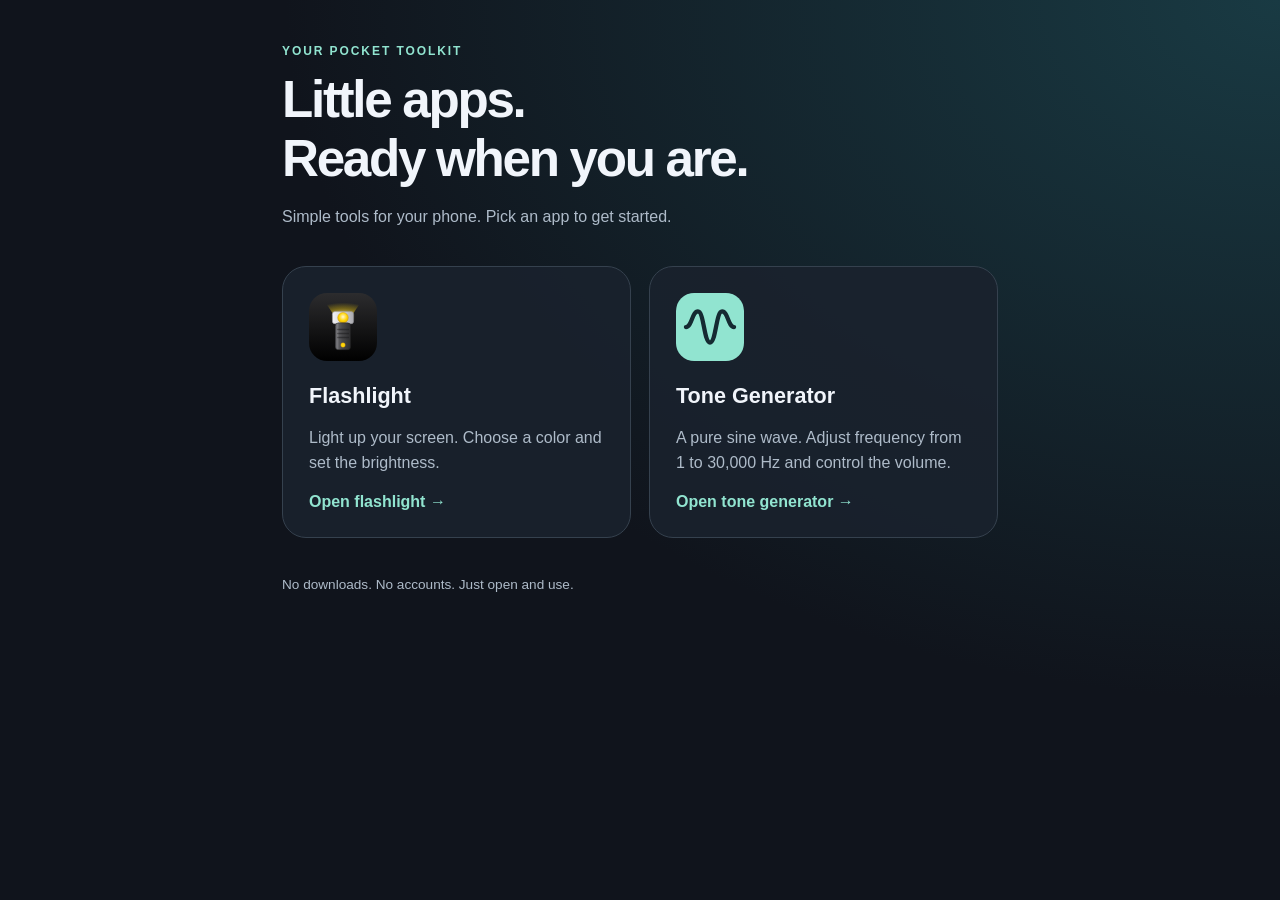
==== index.html @ b08698ee "Add app directory home and adjustable sine tone generator" ====
<!DOCTYPE html>
<html lang="en">
<head>
  <meta charset="UTF-8">
  <meta name="viewport" content="width=device-width, initial-scale=1, viewport-fit=cover">
  <meta name="theme-color" content="#10141c">
  <meta name="description" content="Simple, useful phone apps. Open a flashlight or generate a pure tone, right in your browser.">
  <title>Phone Apps</title>
  <link rel="stylesheet" href="styles.css">
</head>
<body>
  <main>
    <p class="eyebrow">Your pocket toolkit</p>
    <h1>Little apps.<br>Ready when you are.</h1>
    <p class="intro">Simple tools for your phone. Pick an app to get started.</p>
    <nav class="apps" aria-label="Phone apps">
      <a class="card" href="flashlight/">
        <img class="app-icon" src="flashlight/icons/icon.svg" alt="" width="68" height="68">
        <h2>Flashlight</h2>
        <p>Light up your screen. Choose a color and set the brightness.</p>
        <span class="open">Open flashlight &rarr;</span>
      </a>
      <a class="card" href="tone/">
        <img class="app-icon" src="tone/icons/icon.svg" alt="" width="68" height="68">
        <h2>Tone Generator</h2>
        <p>A pure sine wave. Adjust frequency from 1 to 30,000 Hz and control the volume.</p>
        <span class="open">Open tone generator &rarr;</span>
      </a>
    </nav>
    <footer>No downloads. No accounts. Just open and use.</footer>
  </main>
</body>
</html>
---- styles.css ----
:root { color-scheme: dark; font-family: -apple-system, BlinkMacSystemFont, 'Segoe UI', sans-serif; background: #10141c; color: #f1f5fb; }
* { box-sizing: border-box; }
body { margin: 0; min-height: 100svh; background: radial-gradient(ellipse at top right, #193a43 0, transparent 55%); }
main { max-width: 760px; margin: auto; padding: max(32px, env(safe-area-inset-top)) 22px max(32px, env(safe-area-inset-bottom)); }
a { color: #91e4d0; }
.back { display: inline-flex; align-items: center; min-height: 44px; text-decoration: none; }
.eyebrow { color: #91e4d0; text-transform: uppercase; letter-spacing: .16em; font-size: .75rem; font-weight: 700; }
h1 { font-size: clamp(2rem, 7vw, 3.2rem); letter-spacing: -.045em; margin: 12px 0; }
.intro, .muted { color: #aebbc9; line-height: 1.6; }
.apps { display: grid; grid-template-columns: repeat(auto-fit, minmax(250px, 1fr)); gap: 18px; margin: 36px 0; }
.card, .controls { border: 1px solid #35414e; border-radius: 24px; background: #1a222ddd; padding: 26px; }
.card { color: inherit; text-decoration: none; transition: border-color .2s, transform .2s; }
.card:hover { border-color: #91e4d0; transform: translateY(-3px); }
.app-icon { width: 68px; height: 68px; border-radius: 18px; }
.card h2 { font-size: 1.35rem; margin-bottom: 8px; }
.card p { min-height: 52px; color: #aebbc9; line-height: 1.6; }
.open { color: #91e4d0; font-weight: 600; }
footer { color: #aebbc9; font-size: .85rem; line-height: 1.6; }
.tone { max-width: 560px; }
.title-row { display: flex; align-items: center; gap: 16px; margin: 16px 0 24px; }
.title-row h1 { font-size: 2rem; }
.title-row p { margin: 0; }
.readout { text-align: center; padding: 24px 0; }
.readout strong { font-size: clamp(3rem, 13vw, 4.5rem); font-variant-numeric: tabular-nums; letter-spacing: -.05em; }
.readout span { color: #91e4d0; font-size: 1.25rem; }
.wave { width: 100%; height: 50px; color: #91e4d0; opacity: .4; }
.playing .wave { opacity: 1; }
.label-row { display: flex; justify-content: space-between; align-items: center; gap: 12px; margin-top: 26px; }
label { font-weight: 600; }
input[type=number] { width: 116px; padding: 10px; background: #10141c; color: #f1f5fb; border: 1px solid #526170; border-radius: 10px; font: inherit; }
input[type=range] { width: 100%; height: 44px; margin: 8px 0 0; accent-color: #91e4d0; cursor: pointer; }
.scale { display: flex; justify-content: space-between; font-size: .75rem; color: #aebbc9; }
button { font: inherit; cursor: pointer; min-height: 48px; border-radius: 14px; }
#play { width: 100%; margin-top: 30px; padding: 16px; background: #91e4d0; color: #101c22; font-weight: 750; border: 0; }
#play[aria-pressed=true] { background: #f1f5fb; }
.status { text-align: center; color: #aebbc9; line-height: 1.5; min-height: 24px; margin-bottom: 0; }
.note { font-size: .85rem; line-height: 1.6; color: #aebbc9; }
:focus-visible { outline: 3px solid #91e4d0; outline-offset: 4px; }
@media (prefers-reduced-motion: reduce) { .card { transition: none; } }
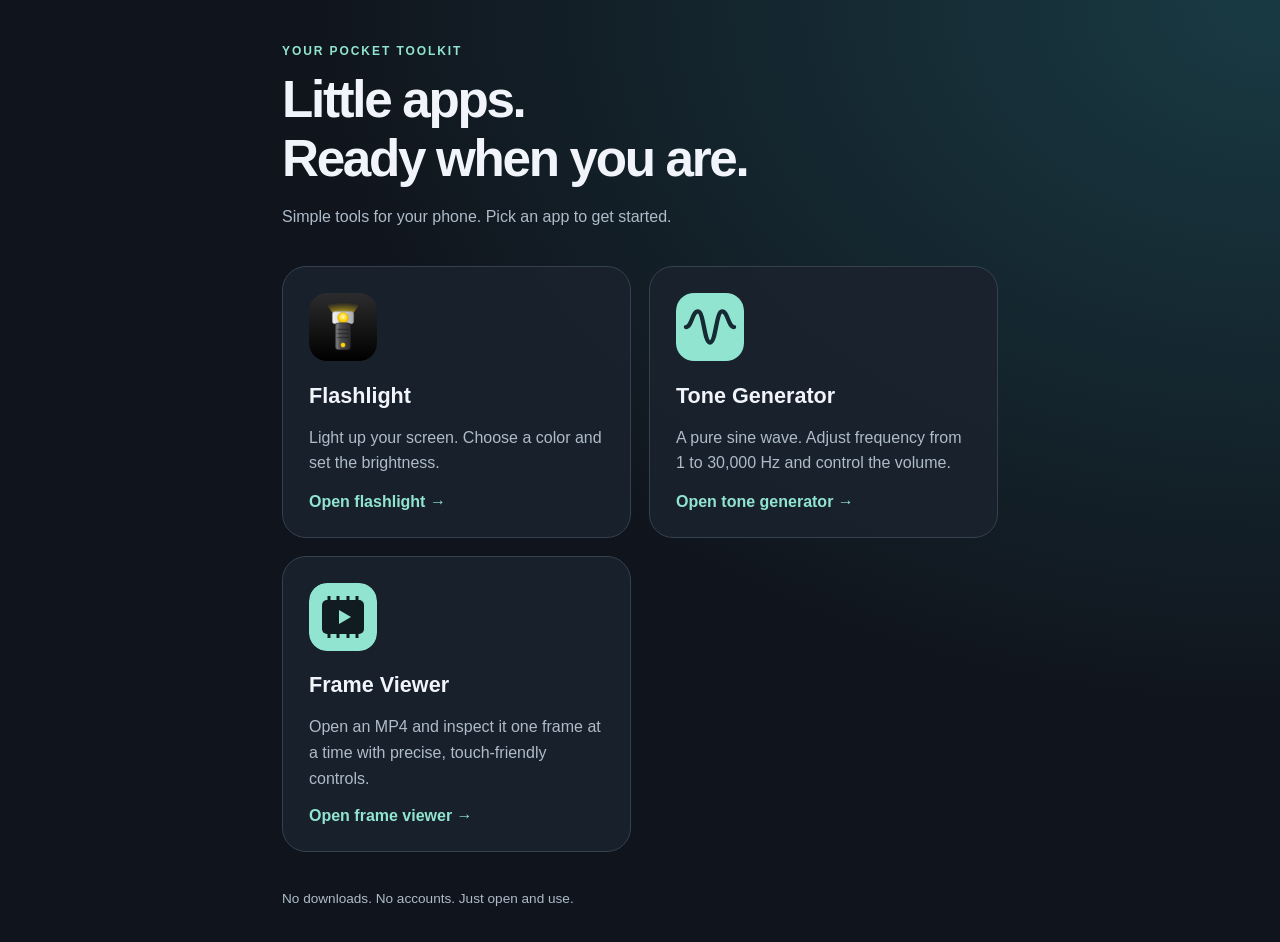
==== commit e520a055: "Add frame-by-frame MP4 viewer" ====
--- a/index.html
+++ b/index.html
@@ -4,7 +4,7 @@
   <meta charset="UTF-8">
   <meta name="viewport" content="width=device-width, initial-scale=1, viewport-fit=cover">
   <meta name="theme-color" content="#10141c">
-  <meta name="description" content="Simple, useful phone apps. Open a flashlight or generate a pure tone, right in your browser.">
+  <meta name="description" content="Simple, useful phone apps: a flashlight, tone generator, and frame-by-frame video viewer.">
   <title>Phone Apps</title>
   <link rel="stylesheet" href="styles.css">
 </head>
@@ -26,6 +26,12 @@
         <p>A pure sine wave. Adjust frequency from 1 to 30,000 Hz and control the volume.</p>
         <span class="open">Open tone generator &rarr;</span>
       </a>
+      <a class="card" href="video/">
+        <img class="app-icon" src="video/icons/icon.svg" alt="" width="68" height="68">
+        <h2>Frame Viewer</h2>
+        <p>Open an MP4 and inspect it one frame at a time with precise, touch-friendly controls.</p>
+        <span class="open">Open frame viewer &rarr;</span>
+      </a>
     </nav>
     <footer>No downloads. No accounts. Just open and use.</footer>
   </main>
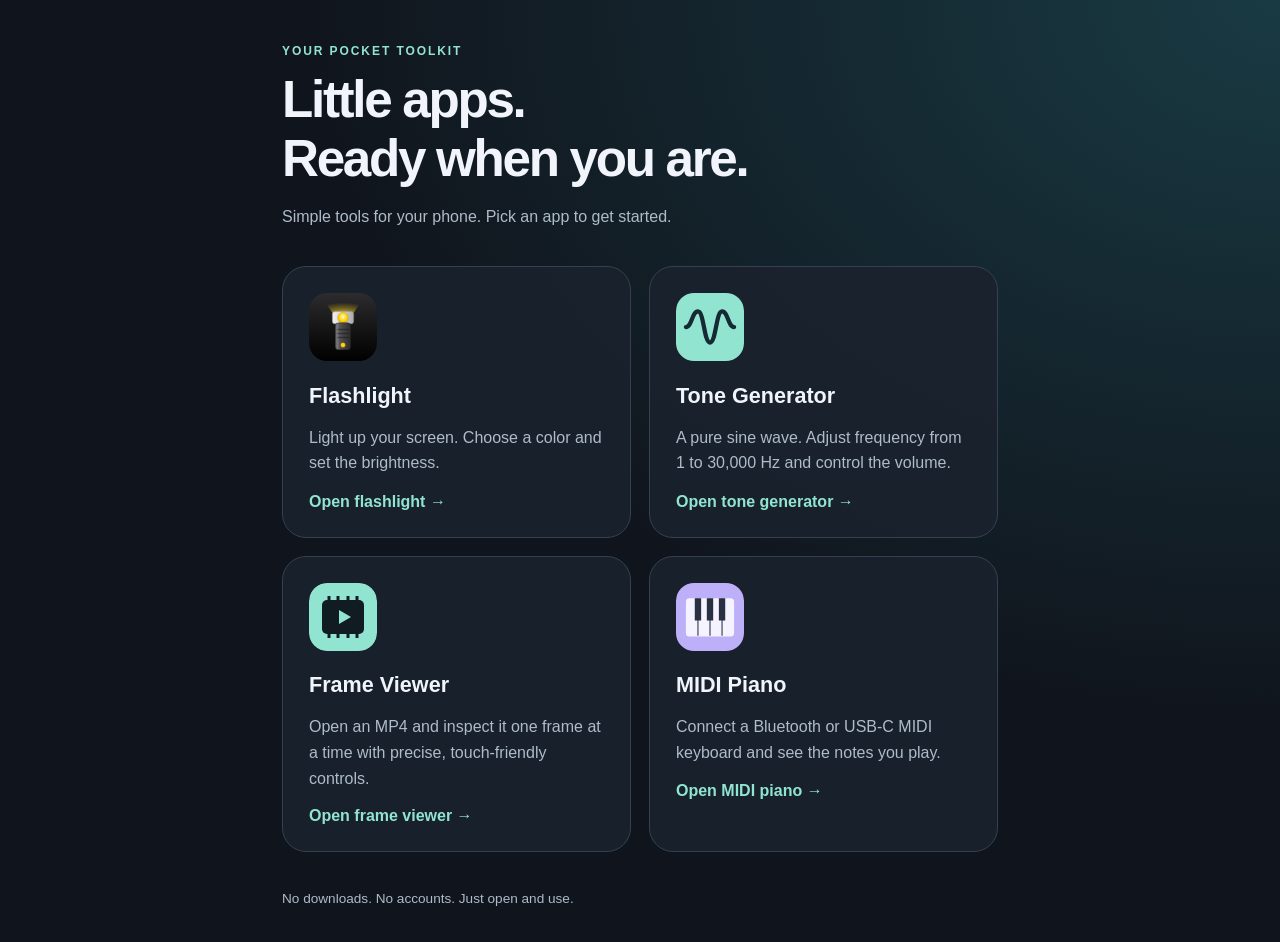
==== commit e1c23c73: "Add MIDI piano app with direct Bluetooth and USB-C input" ====
--- a/index.html
+++ b/index.html
@@ -4,7 +4,7 @@
   <meta charset="UTF-8">
   <meta name="viewport" content="width=device-width, initial-scale=1, viewport-fit=cover">
   <meta name="theme-color" content="#10141c">
-  <meta name="description" content="Simple, useful phone apps: a flashlight, tone generator, and frame-by-frame video viewer.">
+  <meta name="description" content="Simple, useful phone apps: a flashlight, tone generator, frame-by-frame video viewer, and MIDI piano.">
   <title>Phone Apps</title>
   <link rel="stylesheet" href="styles.css">
 </head>
@@ -32,6 +32,12 @@
         <p>Open an MP4 and inspect it one frame at a time with precise, touch-friendly controls.</p>
         <span class="open">Open frame viewer &rarr;</span>
       </a>
+      <a class="card" href="piano/">
+        <img class="app-icon" src="piano/icon.svg" alt="" width="68" height="68">
+        <h2>MIDI Piano</h2>
+        <p>Connect a Bluetooth or USB-C MIDI keyboard and see the notes you play.</p>
+        <span class="open">Open MIDI piano &rarr;</span>
+      </a>
     </nav>
     <footer>No downloads. No accounts. Just open and use.</footer>
   </main>
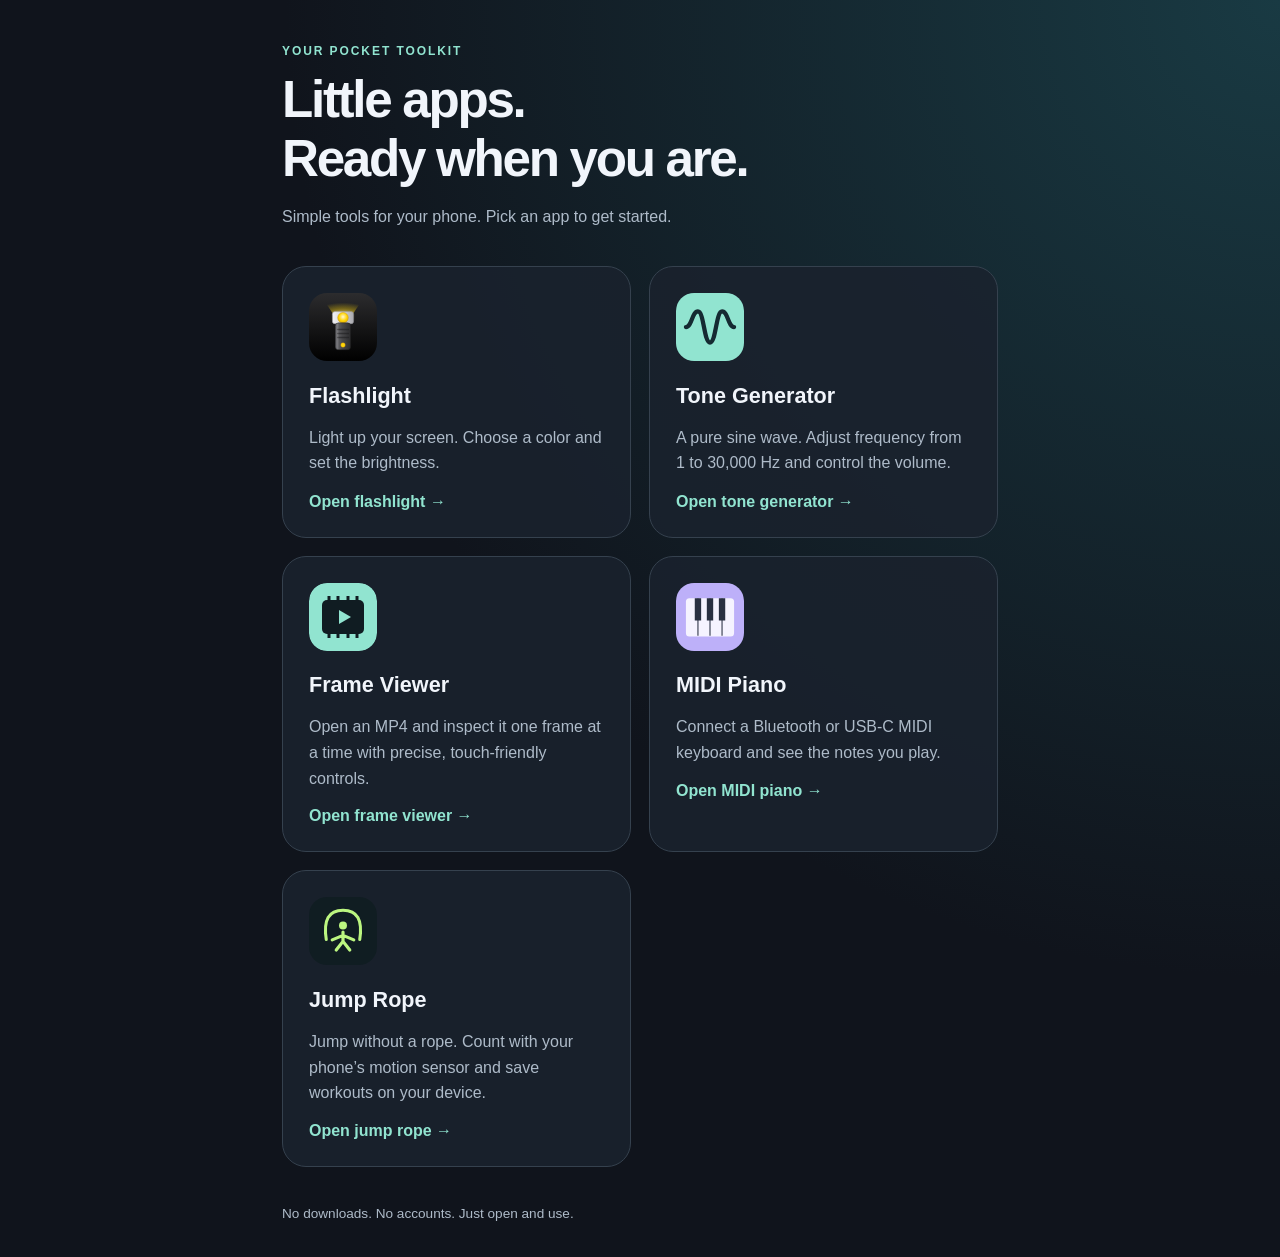
==== commit 599759ad: "Add offline jump rope counter with local workout history" ====
--- a/index.html
+++ b/index.html
@@ -4,7 +4,7 @@
   <meta charset="UTF-8">
   <meta name="viewport" content="width=device-width, initial-scale=1, viewport-fit=cover">
   <meta name="theme-color" content="#10141c">
-  <meta name="description" content="Simple, useful phone apps: a flashlight, tone generator, frame-by-frame video viewer, and MIDI piano.">
+  <meta name="description" content="Simple, useful phone apps: a flashlight, tone generator, frame-by-frame video viewer, MIDI piano, and jump counter.">
   <title>Phone Apps</title>
   <link rel="stylesheet" href="styles.css">
 </head>
@@ -38,6 +38,12 @@
         <p>Connect a Bluetooth or USB-C MIDI keyboard and see the notes you play.</p>
         <span class="open">Open MIDI piano &rarr;</span>
       </a>
+      <a class="card" href="jump-rope/">
+        <img class="app-icon" src="jump-rope/icon.svg" alt="" width="68" height="68">
+        <h2>Jump Rope</h2>
+        <p>Jump without a rope. Count with your phone’s motion sensor and save workouts on your device.</p>
+        <span class="open">Open jump rope &rarr;</span>
+      </a>
     </nav>
     <footer>No downloads. No accounts. Just open and use.</footer>
   </main>
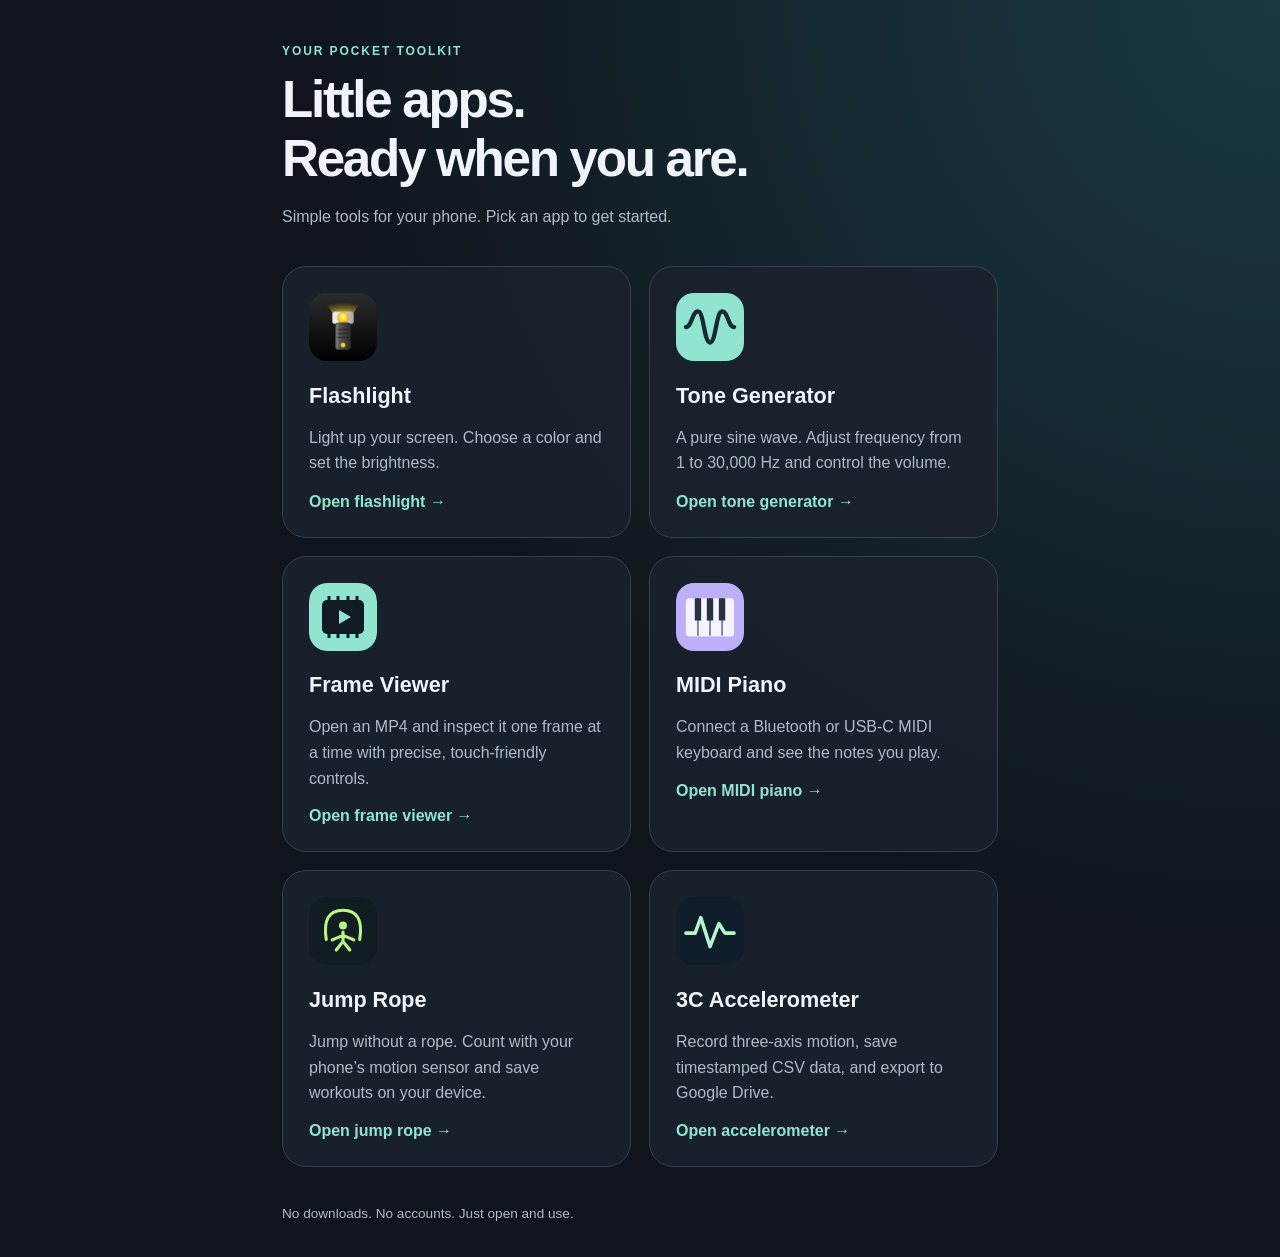
==== commit c7e81f58: "Add accelerometer recorder to main app directory" ====
--- a/index.html
+++ b/index.html
@@ -4,7 +4,7 @@
   <meta charset="UTF-8">
   <meta name="viewport" content="width=device-width, initial-scale=1, viewport-fit=cover">
   <meta name="theme-color" content="#10141c">
-  <meta name="description" content="Simple, useful phone apps: a flashlight, tone generator, frame-by-frame video viewer, MIDI piano, and jump counter.">
+  <meta name="description" content="Simple, useful phone apps: a flashlight, tone generator, frame-by-frame video viewer, MIDI piano, jump counter, and accelerometer recorder.">
   <title>Phone Apps</title>
   <link rel="stylesheet" href="styles.css">
 </head>
@@ -44,6 +44,12 @@
         <p>Jump without a rope. Count with your phone’s motion sensor and save workouts on your device.</p>
         <span class="open">Open jump rope &rarr;</span>
       </a>
+      <a class="card" href="accelerometer/">
+        <img class="app-icon" src="accelerometer/icon.svg" alt="" width="68" height="68">
+        <h2>3C Accelerometer</h2>
+        <p>Record three-axis motion, save timestamped CSV data, and export to Google Drive.</p>
+        <span class="open">Open accelerometer &rarr;</span>
+      </a>
     </nav>
     <footer>No downloads. No accounts. Just open and use.</footer>
   </main>
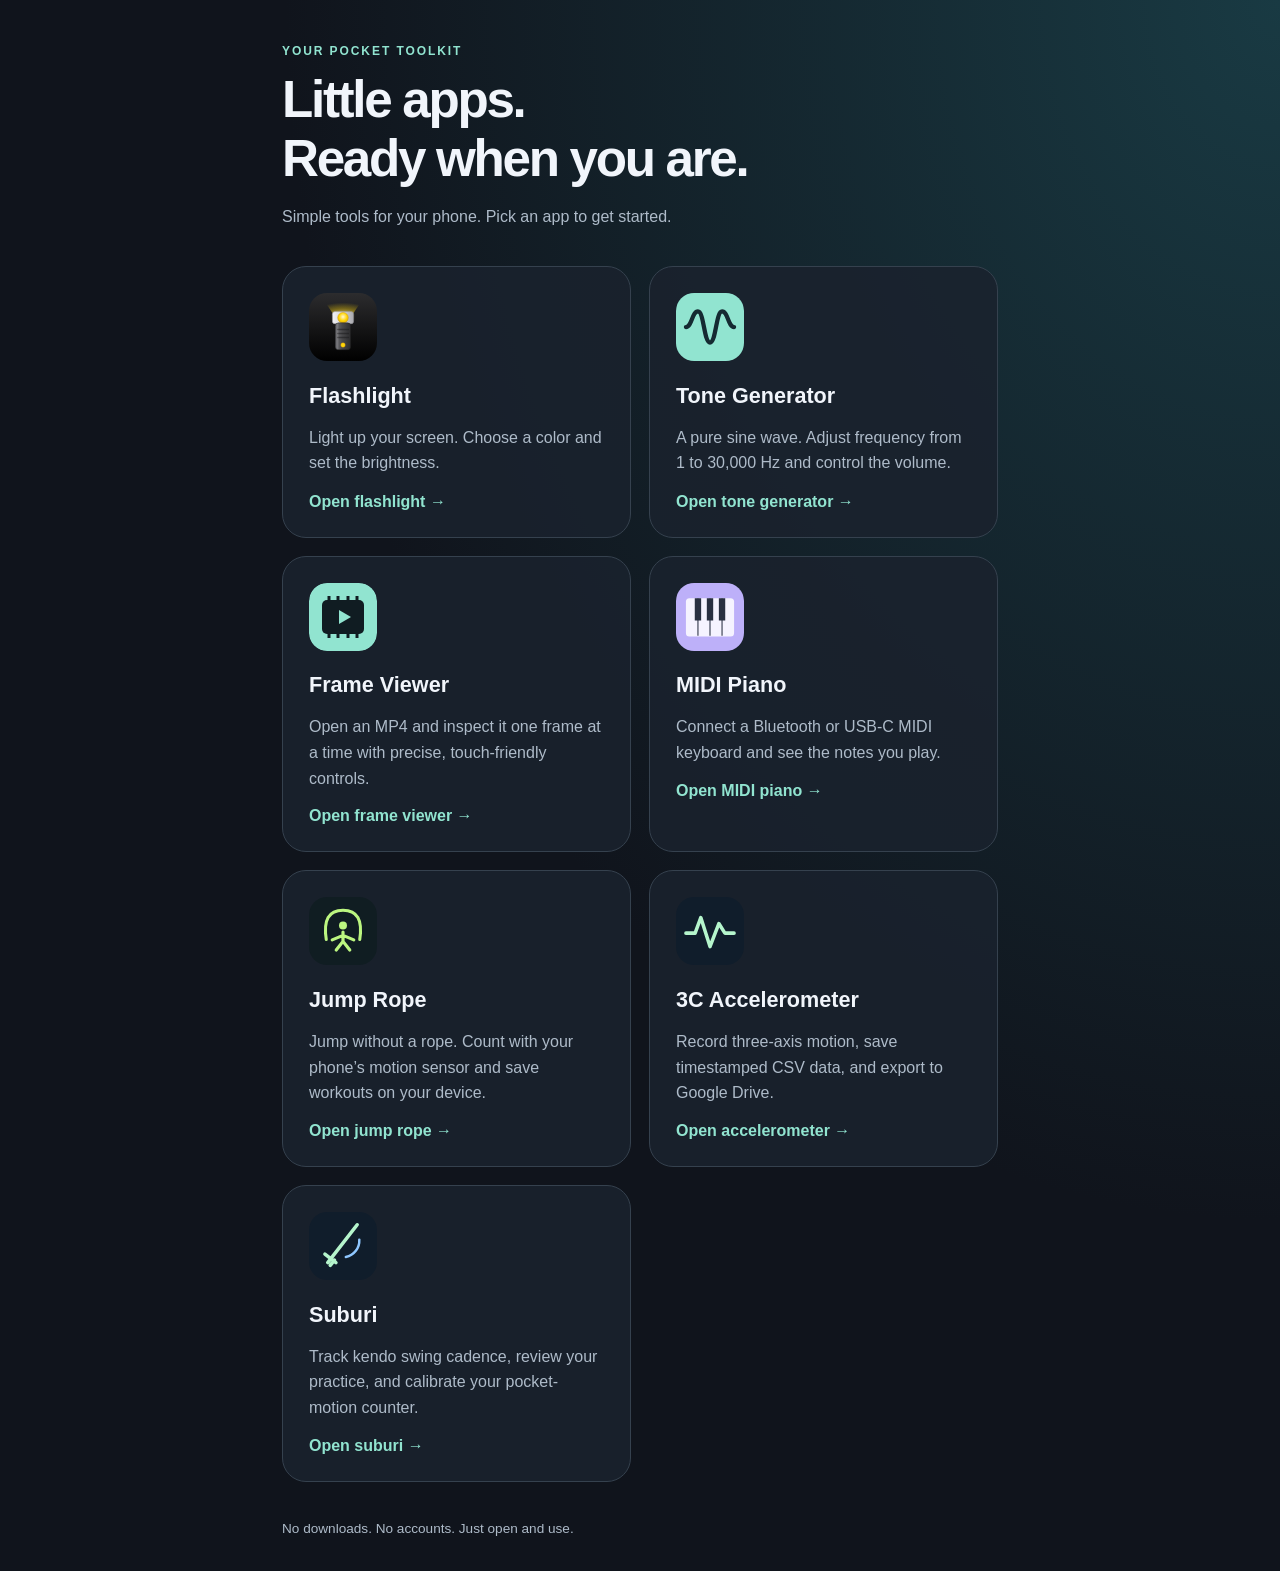
==== commit 275f7574: "Add suburi practice tracker with live cadence and labeled calibration" ====
--- a/index.html
+++ b/index.html
@@ -4,7 +4,7 @@
   <meta charset="UTF-8">
   <meta name="viewport" content="width=device-width, initial-scale=1, viewport-fit=cover">
   <meta name="theme-color" content="#10141c">
-  <meta name="description" content="Simple, useful phone apps: a flashlight, tone generator, frame-by-frame video viewer, MIDI piano, jump counter, and accelerometer recorder.">
+  <meta name="description" content="Simple, useful phone apps: a flashlight, tone generator, frame-by-frame video viewer, MIDI piano, jump counter, accelerometer recorder, and suburi practice tracker.">
   <title>Phone Apps</title>
   <link rel="stylesheet" href="styles.css">
 </head>
@@ -50,6 +50,12 @@
         <p>Record three-axis motion, save timestamped CSV data, and export to Google Drive.</p>
         <span class="open">Open accelerometer &rarr;</span>
       </a>
+      <a class="card" href="suburi/">
+        <img class="app-icon" src="suburi/icon.svg" alt="" width="68" height="68">
+        <h2>Suburi</h2>
+        <p>Track kendo swing cadence, review your practice, and calibrate your pocket-motion counter.</p>
+        <span class="open">Open suburi &rarr;</span>
+      </a>
     </nav>
     <footer>No downloads. No accounts. Just open and use.</footer>
   </main>
